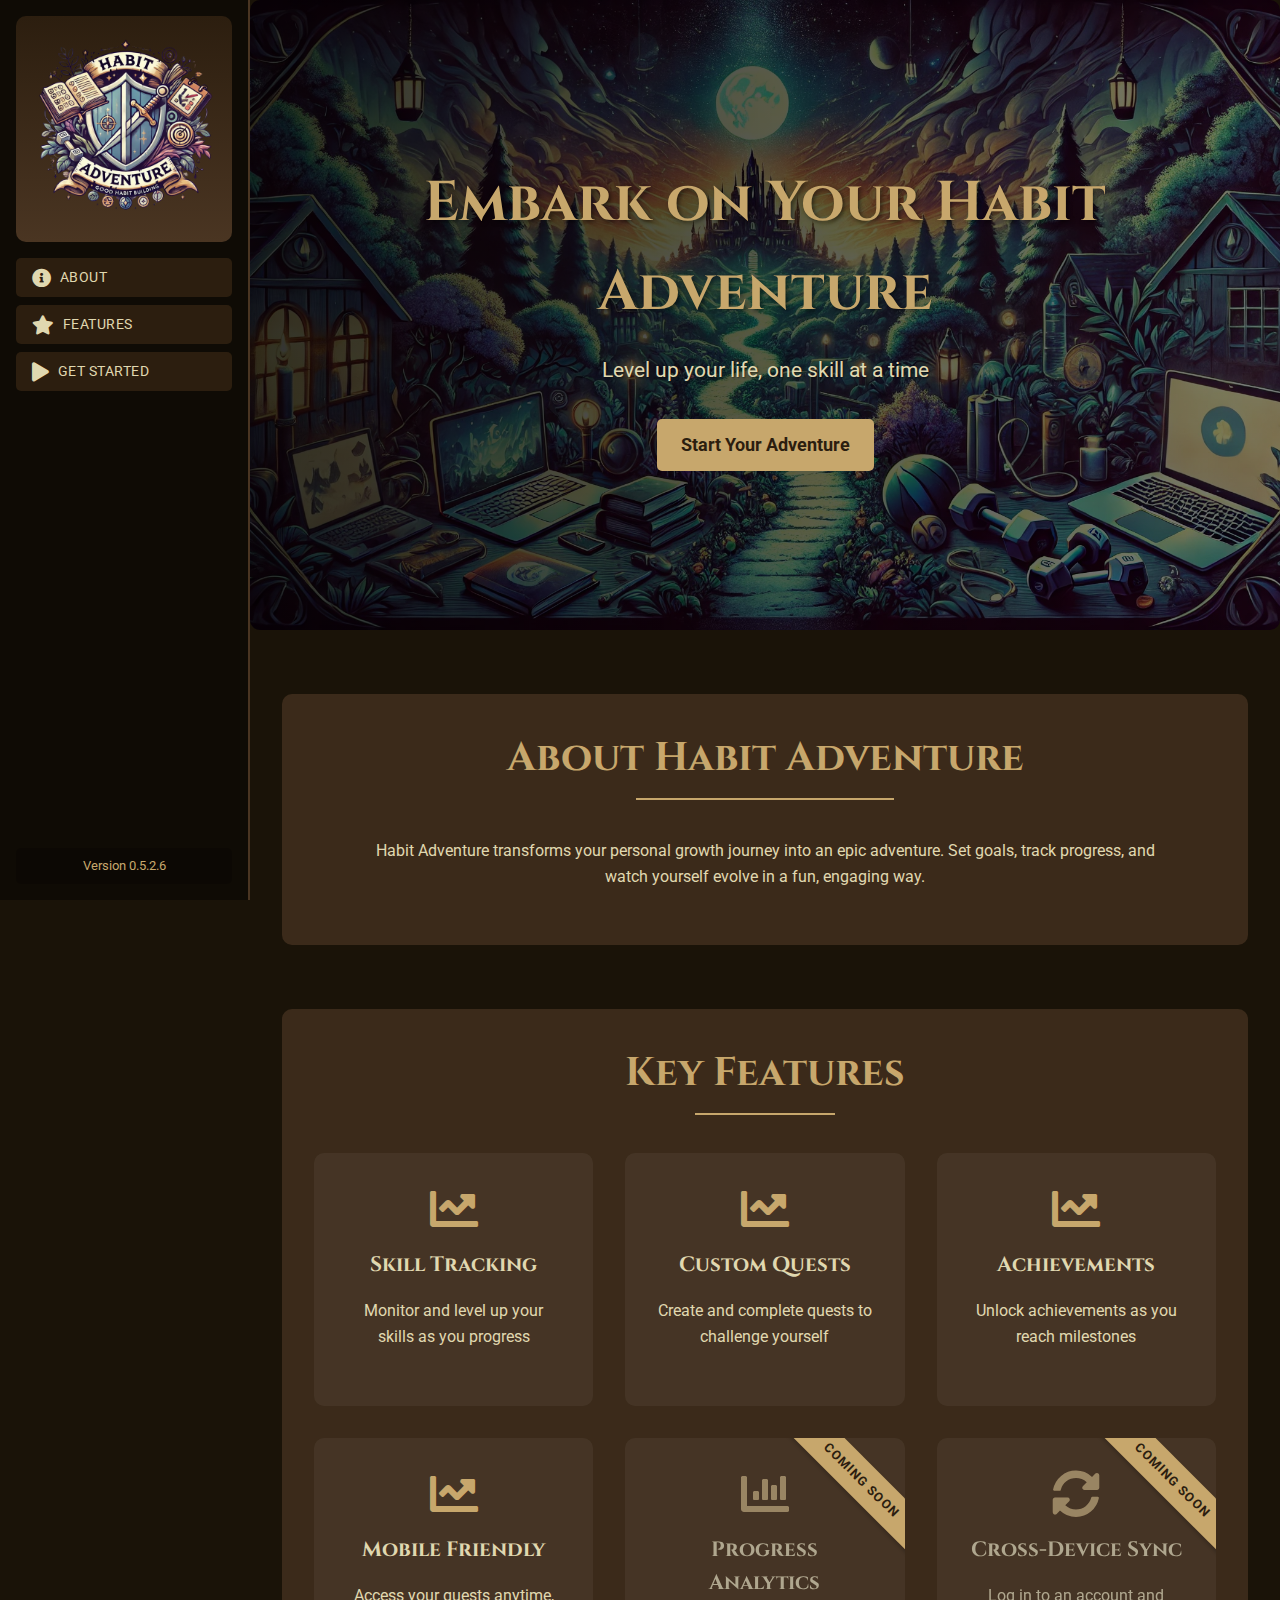
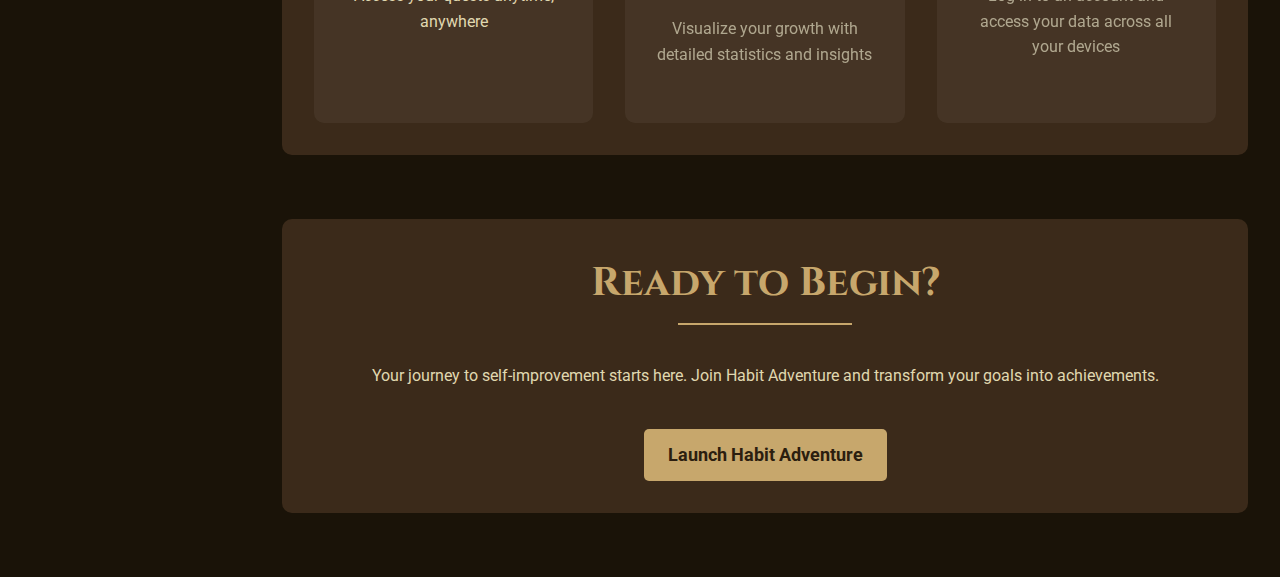
==== index.html @ 35781832 "Version 0.5.2.6" ====
<!DOCTYPE html>
<html lang="en">
<head>
    <meta charset="UTF-8">
    <meta name="viewport" content="width=device-width, initial-scale=1.0">
    <title>Habit Adventure - Embark on Your Adventure</title>
    <link href="https://fonts.googleapis.com/css2?family=Cinzel:wght@400;700&family=Roboto:wght@400;700&display=swap" rel="stylesheet">
    <link rel="stylesheet" href="https://cdnjs.cloudflare.com/ajax/libs/font-awesome/5.15.3/css/all.min.css">
    <link rel="stylesheet" href="css/landing-styles.css">
</head>
<body>
    <button id="sidebarToggle" class="sidebar-toggle">☰</button>
    <div class="app-container">
        <aside class="sidebar">
            <div class="header">
                <img src="images/habit-adventure-logo.png" alt="Habit Adventure Logo" class="logo">
            </div>
            <nav class="main-nav">
                <button class="nav-btn" data-section="about"><i class="fas fa-info-circle"></i> About</button>
                <button class="nav-btn" data-section="features"><i class="fas fa-star"></i> Features</button>
                <button class="nav-btn" data-section="getStarted"><i class="fas fa-play"></i> Get Started</button>
            </nav>
            <div class="sidebar-actions">
                <p class="version-info">Version 0.5.2.6</p>
            </div>
        </aside>

        <main class="main-content">
            <section id="hero" class="hero-section">
                <div class="hero-content">
                    <h1>Embark on Your Habit Adventure</h1>
                    <p>Level up your life, one skill at a time</p>
                    <a href="app.html" class="cta-button">Start Your Adventure</a>
                </div>
            </section>

            <div class="content-wrapper">
                <section id="about">
                    <div class="section-header">
                        <h2>About Habit Adventure</h2>
                    </div>
                    <p>Habit Adventure transforms your personal growth journey into an epic adventure. Set goals, track progress, and watch yourself evolve in a fun, engaging way.</p>
                </section>

                <section id="features">
                    <div class="section-header">
                        <h2>Key Features</h2>
                    </div>
                    <div class="feature-grid">
                        <div class="feature-item">
                            <div class="feature-item-content">
                                <i class="fas fa-chart-line"></i>
                                <h3>Skill Tracking</h3>
                                <p>Monitor and level up your skills as you progress</p>
                            </div>
                        </div>
                        <div class="feature-item">
                            <div class="feature-item-content">
                                <i class="fas fa-chart-line"></i>
                                <h3>Custom Quests</h3>
                                <p>Create and complete quests to challenge yourself</p>
                            </div>
                        </div>
                        <div class="feature-item">
                            <div class="feature-item-content">
                                <i class="fas fa-chart-line"></i>
                                <h3>Achievements</h3>
                                <p>Unlock achievements as you reach milestones</p>
                            </div>
                        </div>
                        <div class="feature-item">
                            <div class="feature-item-content">
                                <i class="fas fa-chart-line"></i>
                                <h3>Mobile Friendly</h3>
                                <p>Access your quests anytime, anywhere</p>
                            </div>
                        </div>
                        <div class="feature-item coming-soon">
                            <div class="feature-item-content">
                                <i class="fas fa-chart-bar"></i>
                                <h3>Progress Analytics</h3>
                                <p>Visualize your growth with detailed statistics and insights</p>
                            </div>
                            <span class="coming-soon-tag">Coming Soon</span>
                        </div>
                        <div class="feature-item coming-soon">
                            <div class="feature-item-content">
                                <i class="fas fa-sync-alt"></i>
                                <h3>Cross-Device Sync</h3>
                                <p>Log in to an account and access your data across all your devices</p>
                            </div>
                            <span class="coming-soon-tag">Coming Soon</span>
                        </div>
                    </div>
                </section>

                <section id="getStarted">
                    <div class="section-header">
                        <h2>Ready to Begin?</h2>
                    </div>
                    <p>Your journey to self-improvement starts here. Join Habit Adventure and transform your goals into achievements.</p>
                    <a href="app.html" class="cta-button">Launch Habit Adventure</a>
                </section>
            </div>
        </main>
    </div>

    <script src="js/landing-script.js"></script>
</body>
</html>
---- css/landing-styles.css ----
:root {
    --primary-color: #2c1e0f;
    --secondary-color: #4a3522;
    --accent-color: #c7a76c;
    --text-color: #e0d8b0;
    --background-color: #1a1308;
    --sidebar-color: #0f0b05;
    --card-background: rgba(74, 53, 34, 0.7);
    --sidebar-width: 250px;
    --sidebar-mobile-height: 60px;
    --content-max-width: 1200px;
}

* {
    box-sizing: border-box;
    margin: 0;
    padding: 0;
}

body, button, input, select, textarea {
    font-family: 'Roboto', sans-serif;
    font-size: 16px;
    background-color: var(--background-color);
    color: var(--text-color);
    line-height: 1.6;
}

h1, h2, h3, h4, h5, h6 {
    font-family: 'Cinzel', serif;
    margin-bottom: 1rem;
}

.app-container {
    display: flex;
    min-height: 100vh;
}

.sidebar {
    width: var(--sidebar-width);
    background-color: var(--sidebar-color);
    padding: 1rem;
    display: flex;
    flex-direction: column;
    border-right: 2px solid var(--secondary-color);
    height: 100vh;
    position: fixed;
    left: 0;
    top: 0;
    overflow-y: auto;
    transition: transform 0.3s ease, left 0.3s ease;
    z-index: 1000;
}

.main-content {
    flex-grow: 1;
    margin-left: var(--sidebar-width);
    transition: margin-left 0.3s ease;
    display: flex;
    flex-direction: column;
    align-items: center;
}

.content-wrapper {
    width: 100%;
    max-width: var(--content-max-width);
    padding: 0 2rem;
}

.sidebar-toggle {
    display: none;
}

.header {
    text-align: center;
    padding: 1rem;
    border-radius: 10px;
    background: linear-gradient(to bottom, var(--primary-color), var(--secondary-color));
    margin-bottom: 1rem;
}

.logo {
    width: 186px;
    height: 186px;
}

.main-nav {
    display: flex;
    flex-direction: column;
    gap: 0.5rem;
    margin-bottom: 1rem;
}

.nav-btn {
    background-color: var(--primary-color);
    color: var(--text-color);
    border: none;
    padding: 0.5rem 1rem;
    border-radius: 5px;
    cursor: pointer;
    transition: background-color 0.3s ease, color 0.3s ease;
    font-size: 0.9rem;
    text-transform: uppercase;
    letter-spacing: 0.5px;
    text-align: left;
    display: flex;
    align-items: center;
    gap: 0.5rem;
}

.nav-btn:hover, .nav-btn.active {
    background-color: var(--accent-color);
    color: var(--primary-color);
}

.nav-btn i {
    font-size: 1.2rem;
}

.sidebar-actions {
    margin-top: auto;
}

.version-info {
    text-align: center;
    font-size: 0.8rem;
    color: var(--accent-color);
    margin-top: 1rem;
    padding: 0.5rem;
    background-color: rgba(0, 0, 0, 0.2);
    border-radius: 5px;
}

.hero-section {
    background-image: linear-gradient(to right, rgba(0, 0, 0, 0.8), rgba(0, 0, 0, 0.5)), url('../images/hero-background.webp');
    background-size: cover;
    background-position: center;
    height: 70vh;
    display: flex;
    align-items: center;
    justify-content: center;
    text-align: center;
    padding: 2rem;
    width: 100%;
}

.hero-content {
    max-width: 800px;
}

.hero-content h1 {
    font-size: 3.5rem;
    margin-bottom: 1rem;
    color: var(--accent-color);
    text-shadow: 2px 2px 4px rgba(0, 0, 0, 0.5);
}

.hero-content p {
    font-size: 1.3rem;
    margin-bottom: 2rem;
    text-shadow: 1px 1px 2px rgba(0, 0, 0, 0.5);
}

.cta-button {
    background-color: var(--accent-color);
    color: var(--primary-color);
    padding: 0.75rem 1.5rem;
    border-radius: 5px;
    text-decoration: none;
    font-weight: bold;
    transition: background-color 0.3s ease, color 0.3s ease;
    display: inline-block;
    font-size: 1.1rem;
}

.cta-button:hover {
    background-color: var(--secondary-color);
    color: var(--text-color);
}

.section-header {
    margin-bottom: 2rem;
    text-align: center;
}

.section-header h2 {
    font-size: 2.5rem;
    color: var(--accent-color);
    position: relative;
    display: inline-block;
}

.section-header h2::after {
    content: '';
    display: block;
    width: 50%;
    height: 2px;
    background-color: var(--accent-color);
    position: absolute;
    bottom: -10px;
    left: 25%;
}

section {
    margin-bottom: 4rem;
    padding: 2rem;
    background-color: var(--card-background);
    border-radius: 10px;
    width: 100%;
}

section p {
    max-width: 800px;
    margin: 0 auto 1.5rem;
    text-align: center;
}

.feature-grid {
    display: grid;
    grid-template-columns: repeat(auto-fit, minmax(250px, 1fr));
    gap: 2rem;
}

.feature-item {
    position: relative;
    overflow: hidden;
    background-color: rgba(255, 255, 255, 0.05);
    padding: 2rem;
    border-radius: 10px;
    text-align: center;
}

.feature-item i {
    font-size: 3rem;
    color: var(--accent-color);
    margin-bottom: 1rem;
}

.feature-item h3 {
    font-size: 1.3rem;
    margin-bottom: 1rem;
}

.feature-item.coming-soon .feature-item-content {
    opacity: 0.7;
    filter: grayscale(30%);
}

.coming-soon-tag {
    position: absolute;
    top: 1.5rem;
    right: -3.5rem;
    background-color: var(--accent-color);
    color: var(--primary-color);
    padding: 0.5rem 0;
    width: 200px;
    font-size: 0.8rem;
    font-weight: bold;
    transform: rotate(45deg);
    box-shadow: 0 2px 4px rgba(0,0,0,0.2);
    text-transform: uppercase;
    letter-spacing: 1px;
    text-align: center;
}

@media (min-width: 1200px) {
    .feature-grid {
        grid-template-columns: repeat(3, 1fr);
    }
}

.coming-soon .feature-item-content {
    filter: grayscale(30%);
    transition: filter 0.3s ease;
}

#getStarted {
    text-align: center;
}

#getStarted .cta-button {
    margin-top: 1rem;
}

@media (min-width: 1200px) {
    .feature-grid {
        grid-template-columns: repeat(3, 1fr);
    }
}

@media (max-width: 768px) {
    .sidebar {
        transform: translateX(-100%);
        width: 100%;
        left: -100%;
    }

    .sidebar.sidebar-open {
        transform: translateX(0);
        left: 0;
    }

    .main-content {
        margin-left: 0;
    }

    .content-wrapper {
        padding: 0;
    }

    .sidebar-toggle {
        display: block;
        position: fixed;
        top: 10px;
        left: 10px;
        z-index: 1001;
        background: var(--accent-color);
        border: none;
        color: var(--primary-color);
        padding: 10px 15px;
        border-radius: 5px;
        font-size: 1.2rem;
    }

    .header {
        margin-top: 60px;
    }

    .hero-section {
        height: 100vh;
        margin: 0;
        padding: 1rem;
    }

    .hero-content h1 {
        font-size: 2.5rem;
    }

    .hero-content p {
        font-size: 1.1rem;
    }

    section {
        padding: 1.5rem;
        margin-bottom: 2rem;
        border-radius: 0;
    }

    .feature-grid {
        gap: 1.5rem;
    }

    .feature-item {
        padding: 1.5rem;
    }
}
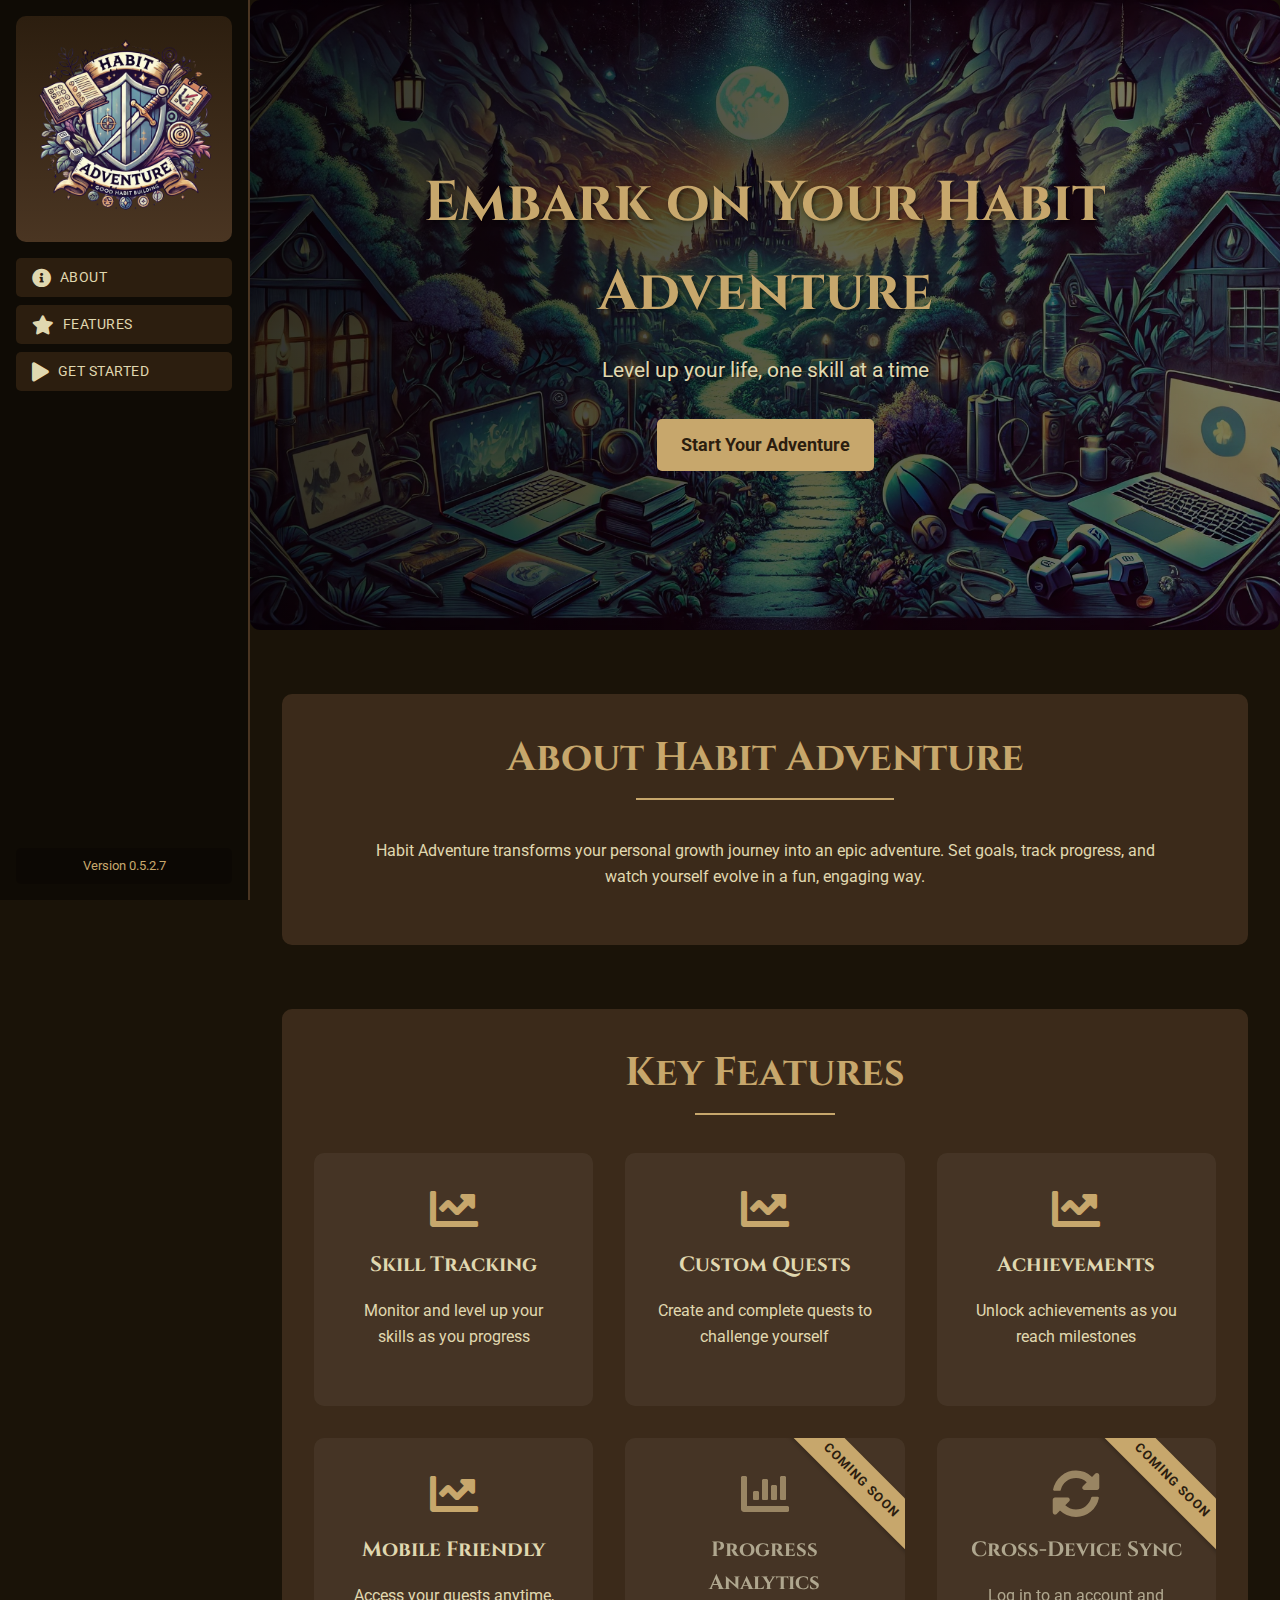
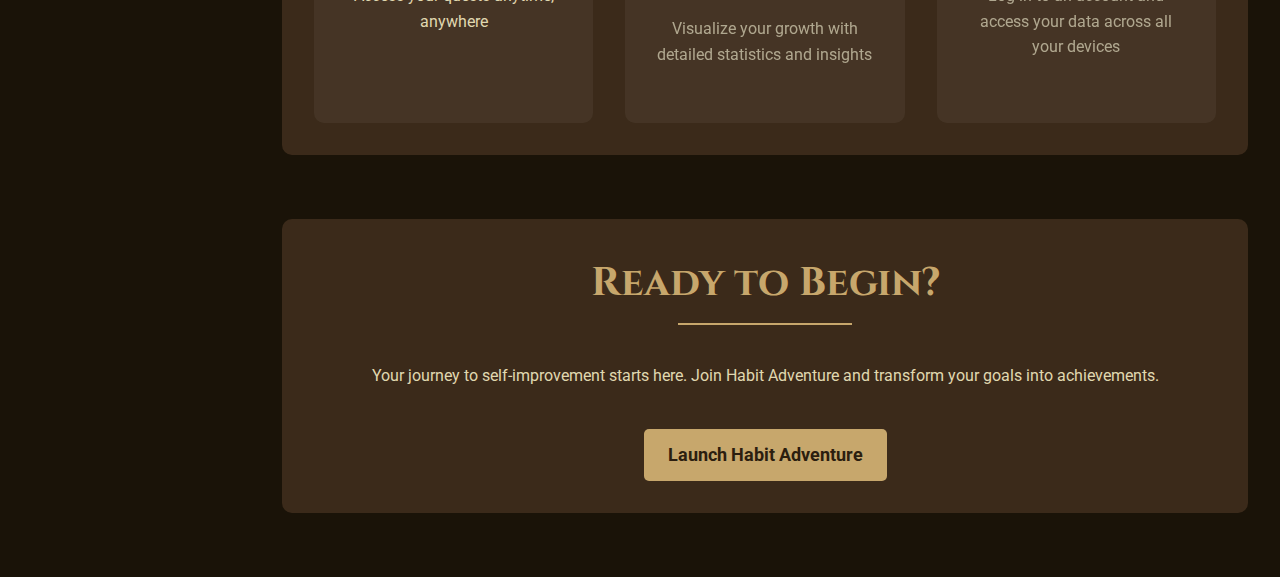
==== commit 7cda8cf6: "Version 0.5.2.7" ====
--- a/index.html
+++ b/index.html
@@ -21,7 +21,7 @@
                 <button class="nav-btn" data-section="getStarted"><i class="fas fa-play"></i> Get Started</button>
             </nav>
             <div class="sidebar-actions">
-                <p class="version-info">Version 0.5.2.6</p>
+                <p class="version-info">Version 0.5.2.7</p>
             </div>
         </aside>
 
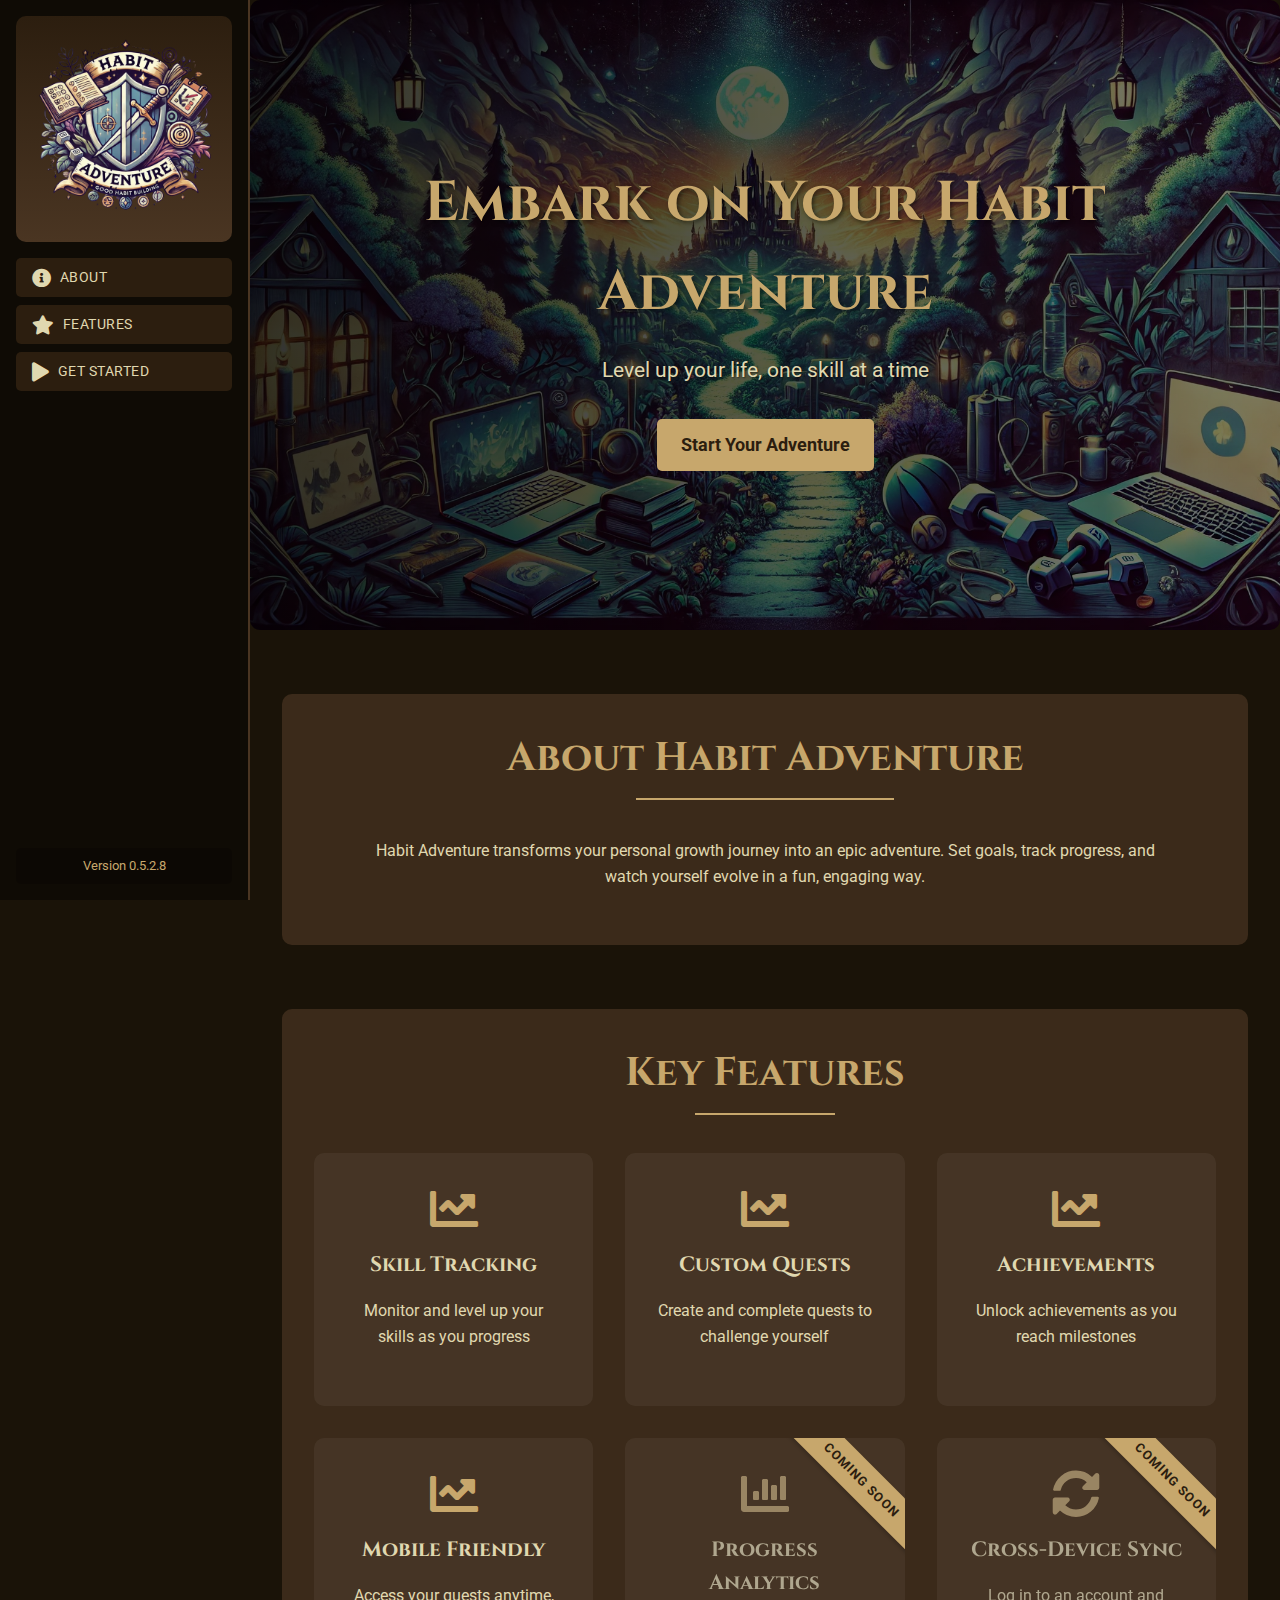
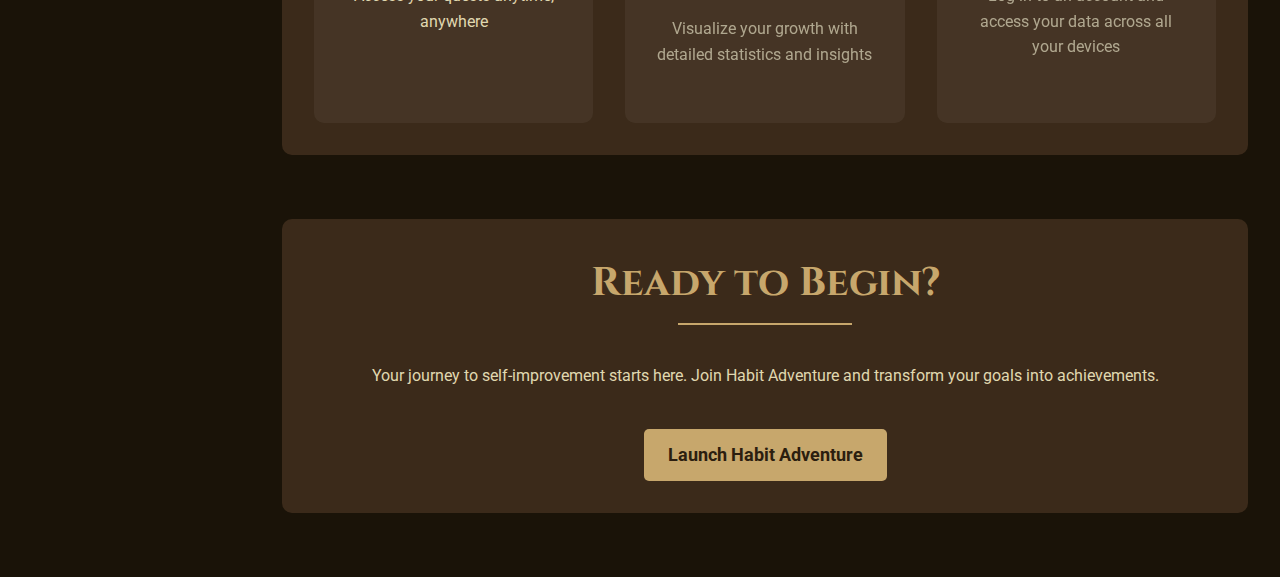
==== commit a2595e60: "Version 0.5.2.8" ====
--- a/index.html
+++ b/index.html
@@ -21,7 +21,7 @@
                 <button class="nav-btn" data-section="getStarted"><i class="fas fa-play"></i> Get Started</button>
             </nav>
             <div class="sidebar-actions">
-                <p class="version-info">Version 0.5.2.7</p>
+                <p class="version-info">Version 0.5.2.8</p>
             </div>
         </aside>
 
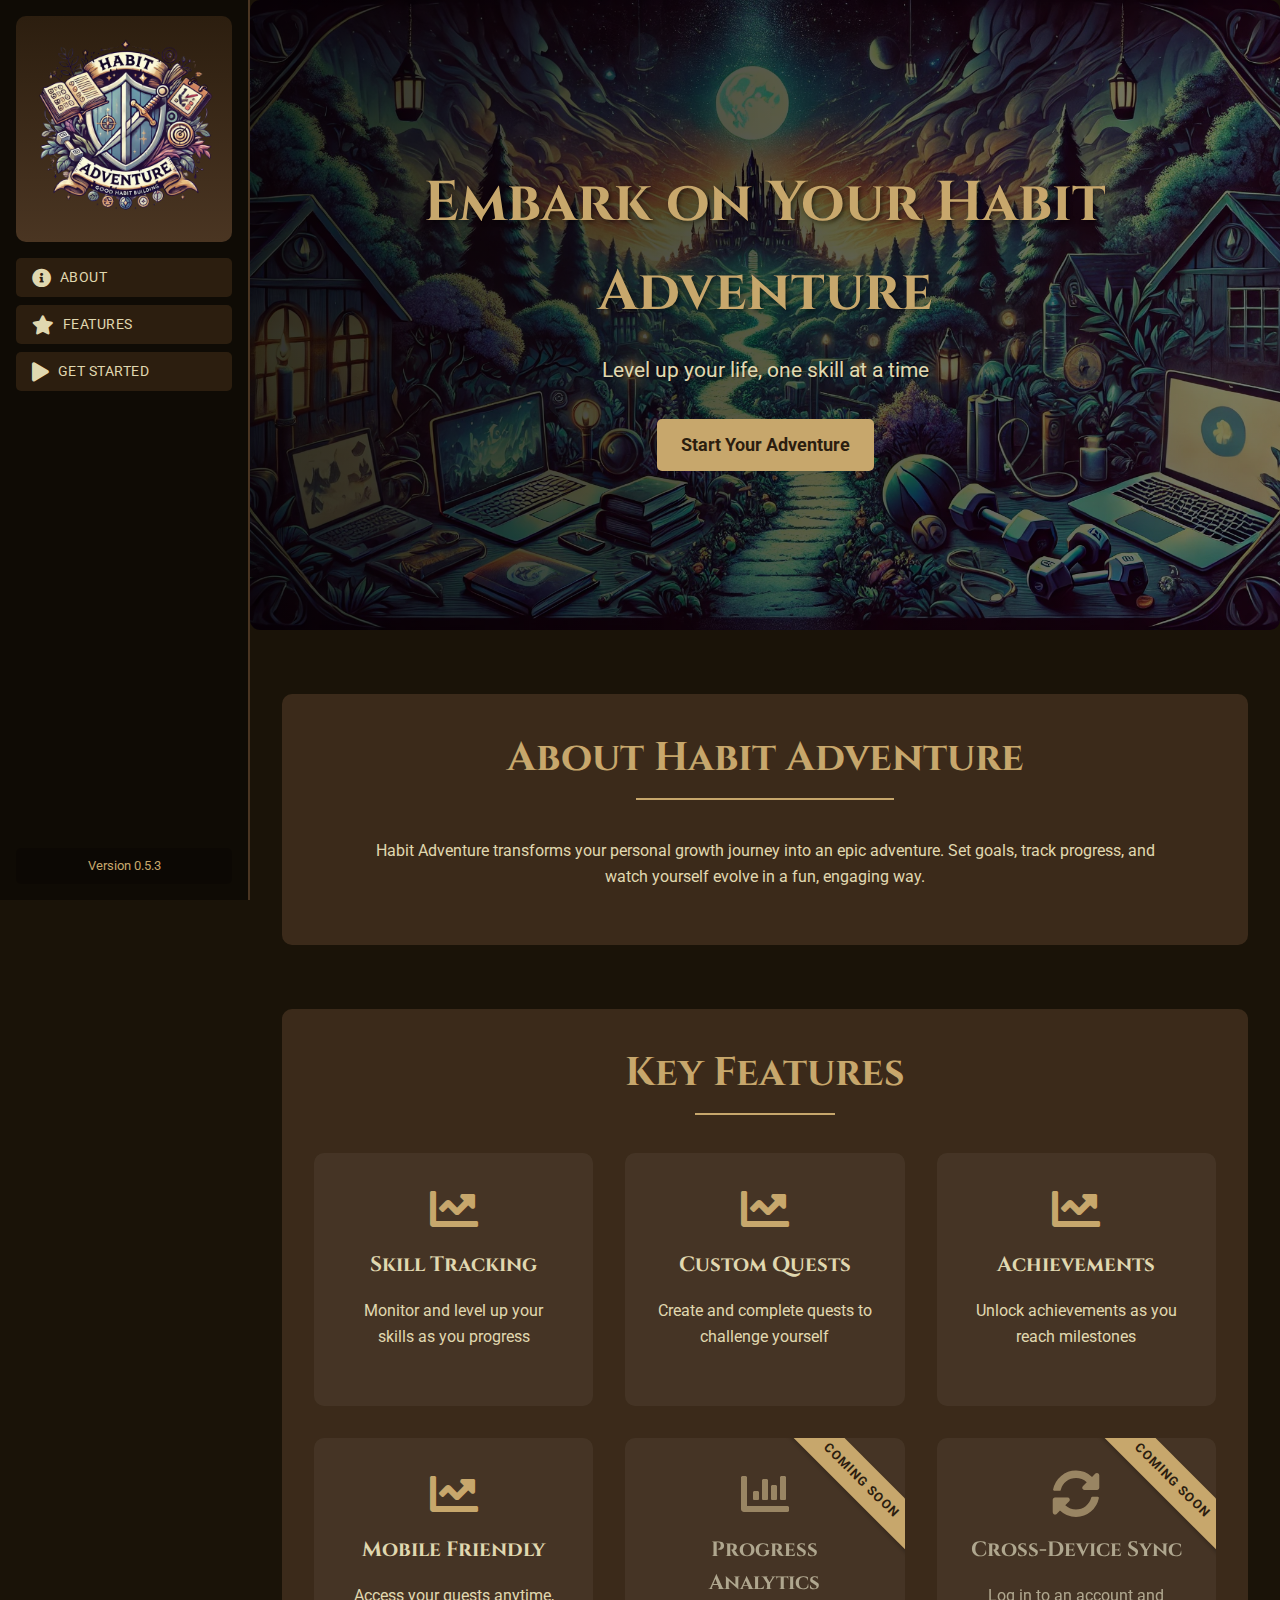
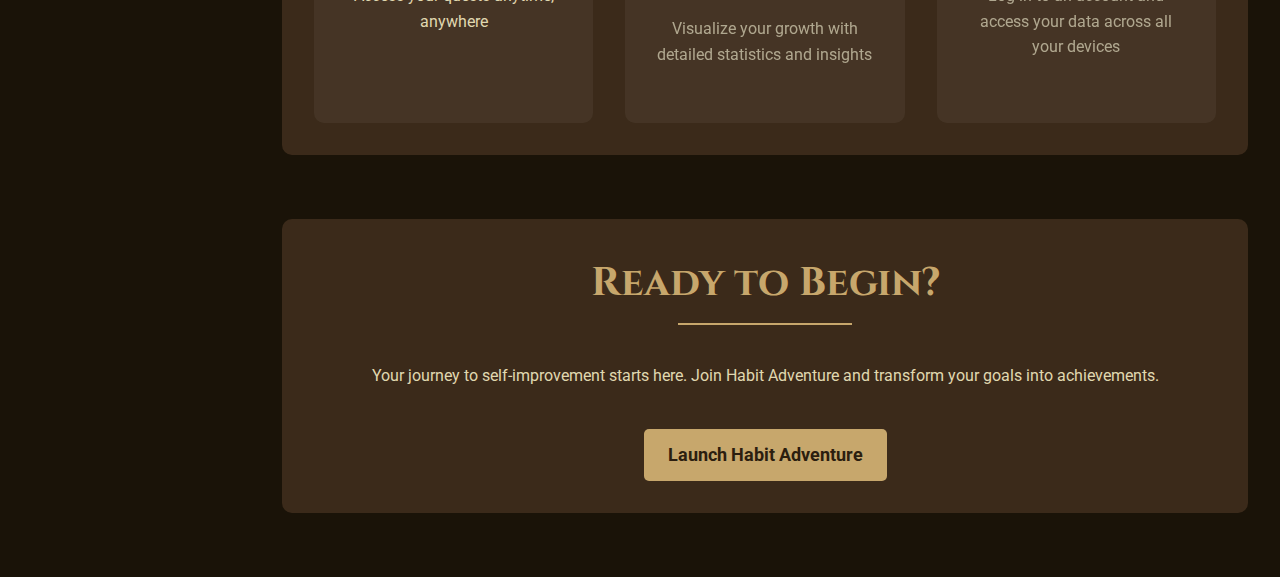
==== commit a3d25cff: "Version 0.5.3" ====
--- a/index.html
+++ b/index.html
@@ -21,7 +21,7 @@
                 <button class="nav-btn" data-section="getStarted"><i class="fas fa-play"></i> Get Started</button>
             </nav>
             <div class="sidebar-actions">
-                <p class="version-info">Version 0.5.2.8</p>
+                <p class="version-info">Version 0.5.3</p>
             </div>
         </aside>
 
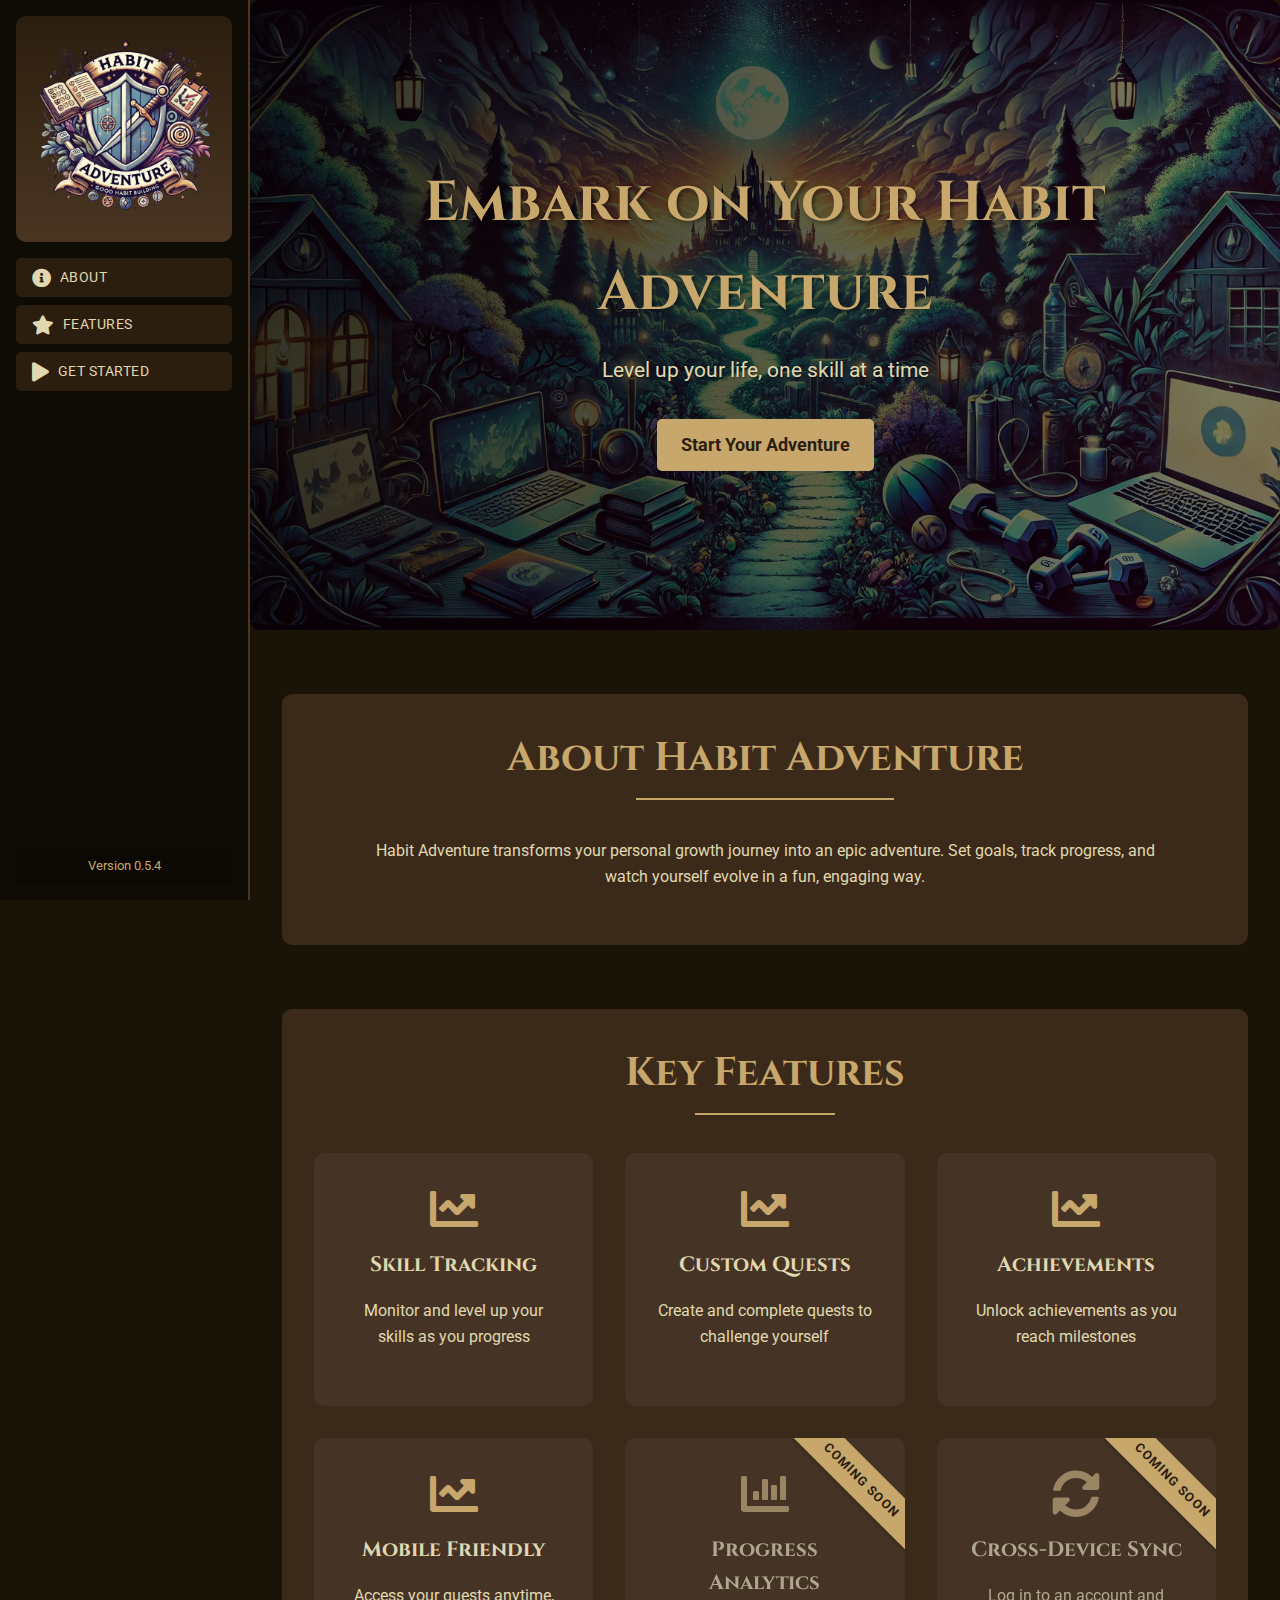
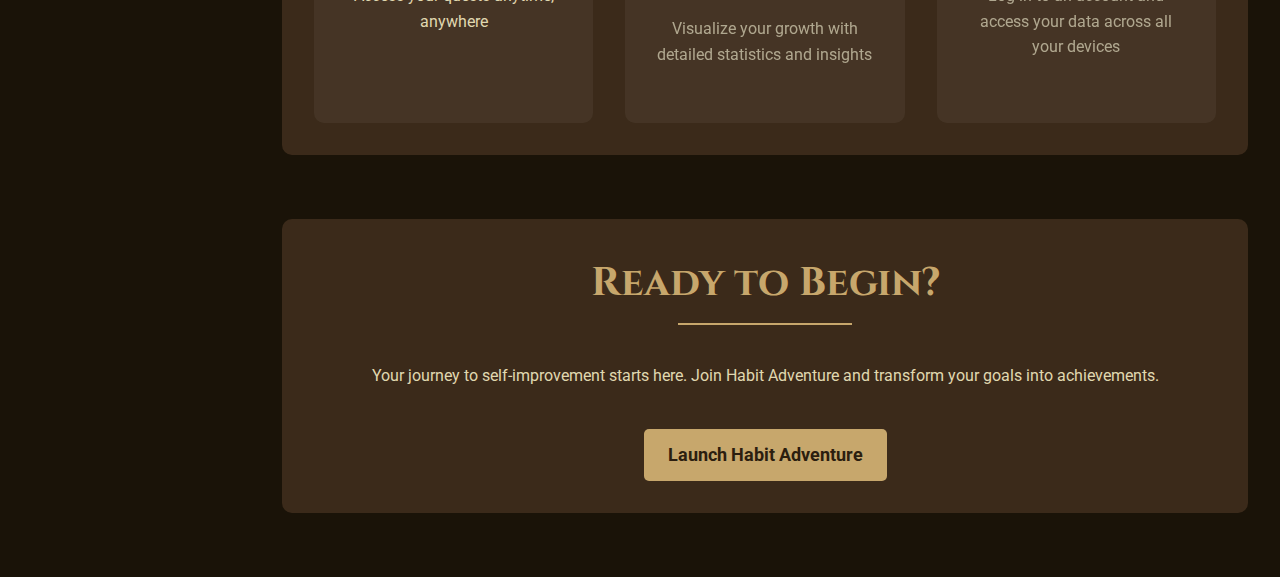
==== commit 19eef79e: "Version 0.5.4" ====
--- a/index.html
+++ b/index.html
@@ -21,7 +21,7 @@
                 <button class="nav-btn" data-section="getStarted"><i class="fas fa-play"></i> Get Started</button>
             </nav>
             <div class="sidebar-actions">
-                <p class="version-info">Version 0.5.3</p>
+                <p class="version-info">Version 0.5.4</p>
             </div>
         </aside>
 
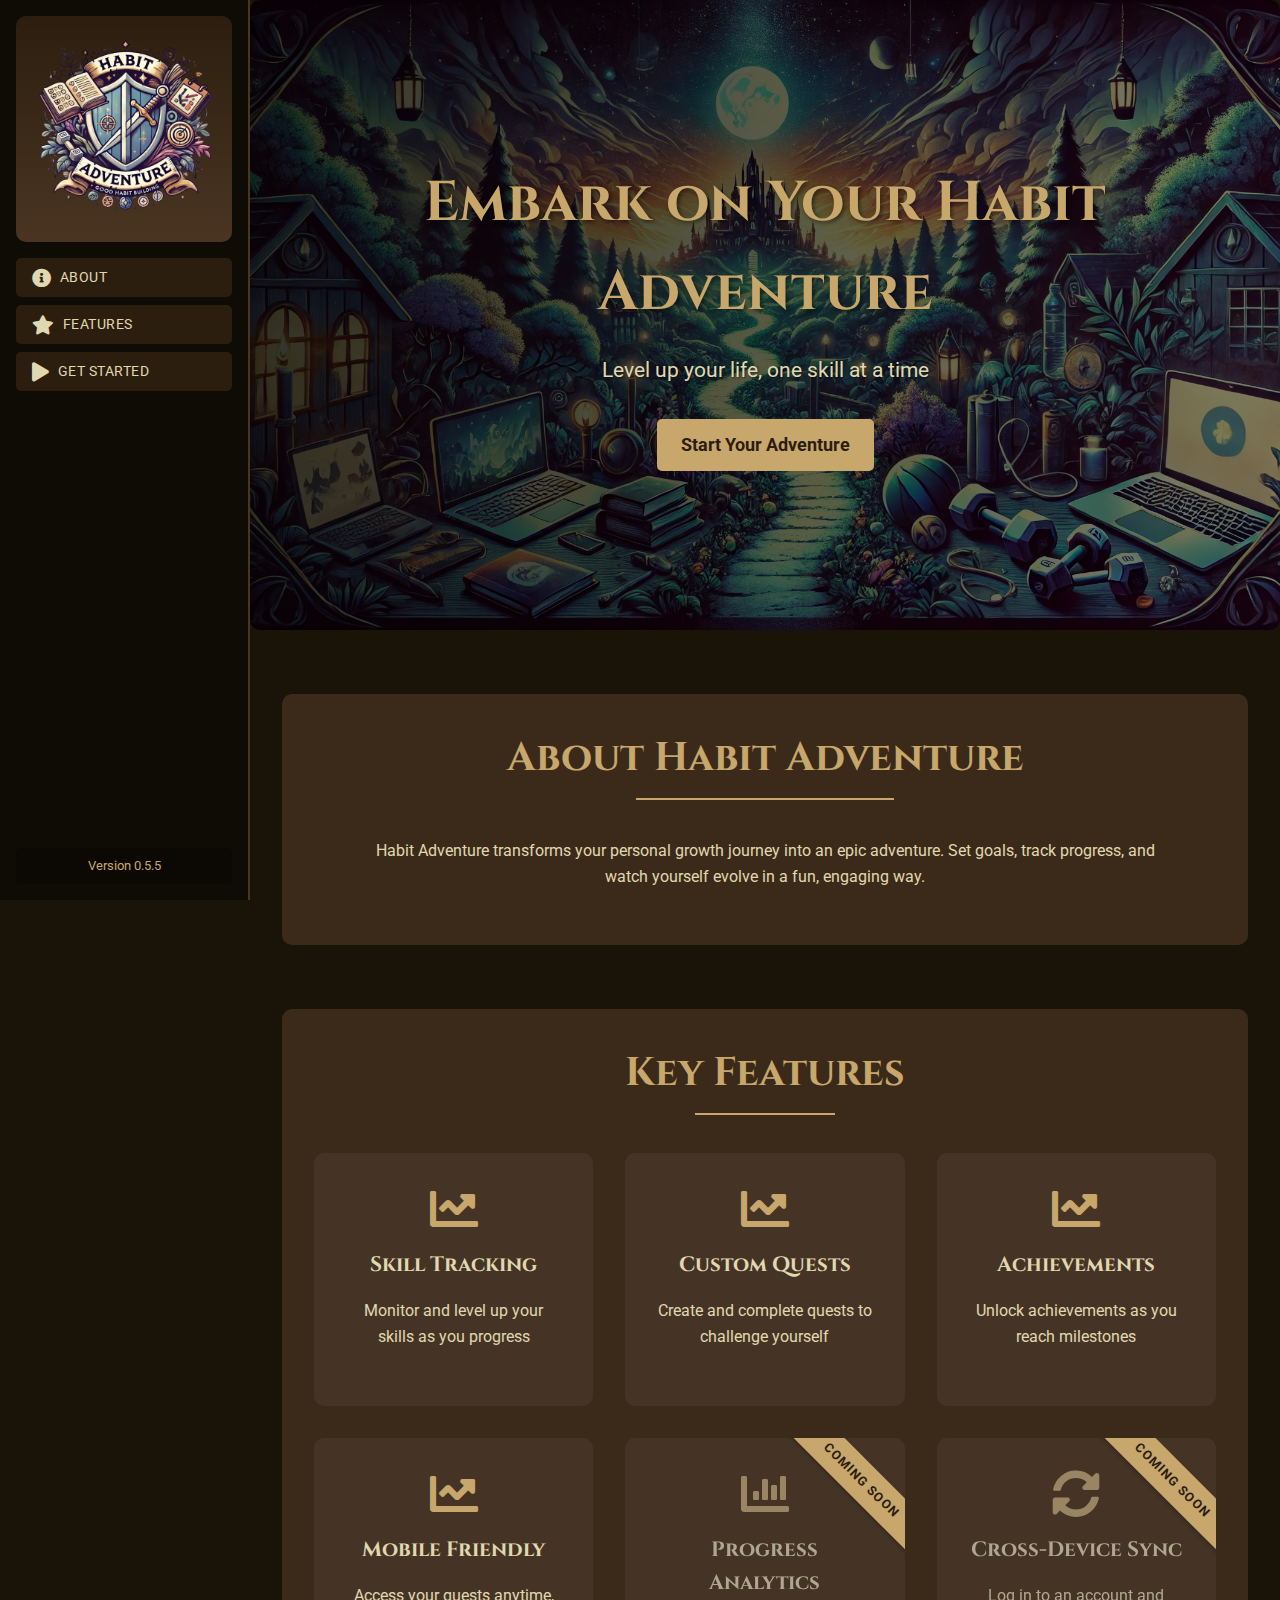
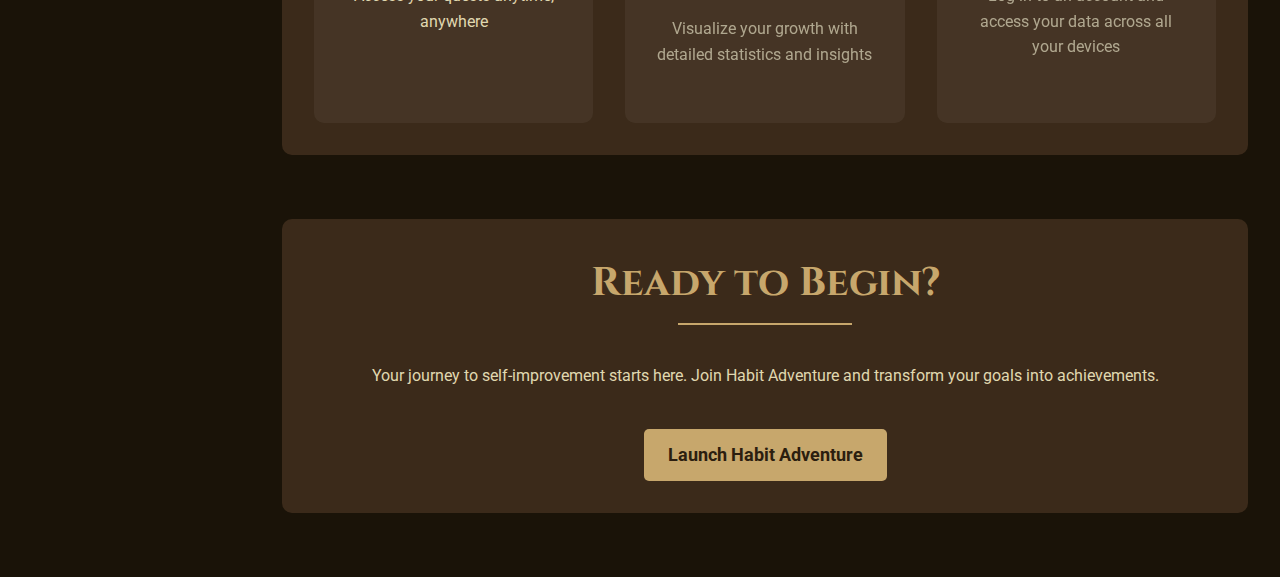
==== commit c16834b7: "Version 0.5.5" ====
--- a/index.html
+++ b/index.html
@@ -21,7 +21,7 @@
                 <button class="nav-btn" data-section="getStarted"><i class="fas fa-play"></i> Get Started</button>
             </nav>
             <div class="sidebar-actions">
-                <p class="version-info">Version 0.5.4</p>
+                <p class="version-info">Version 0.5.5</p>
             </div>
         </aside>
 
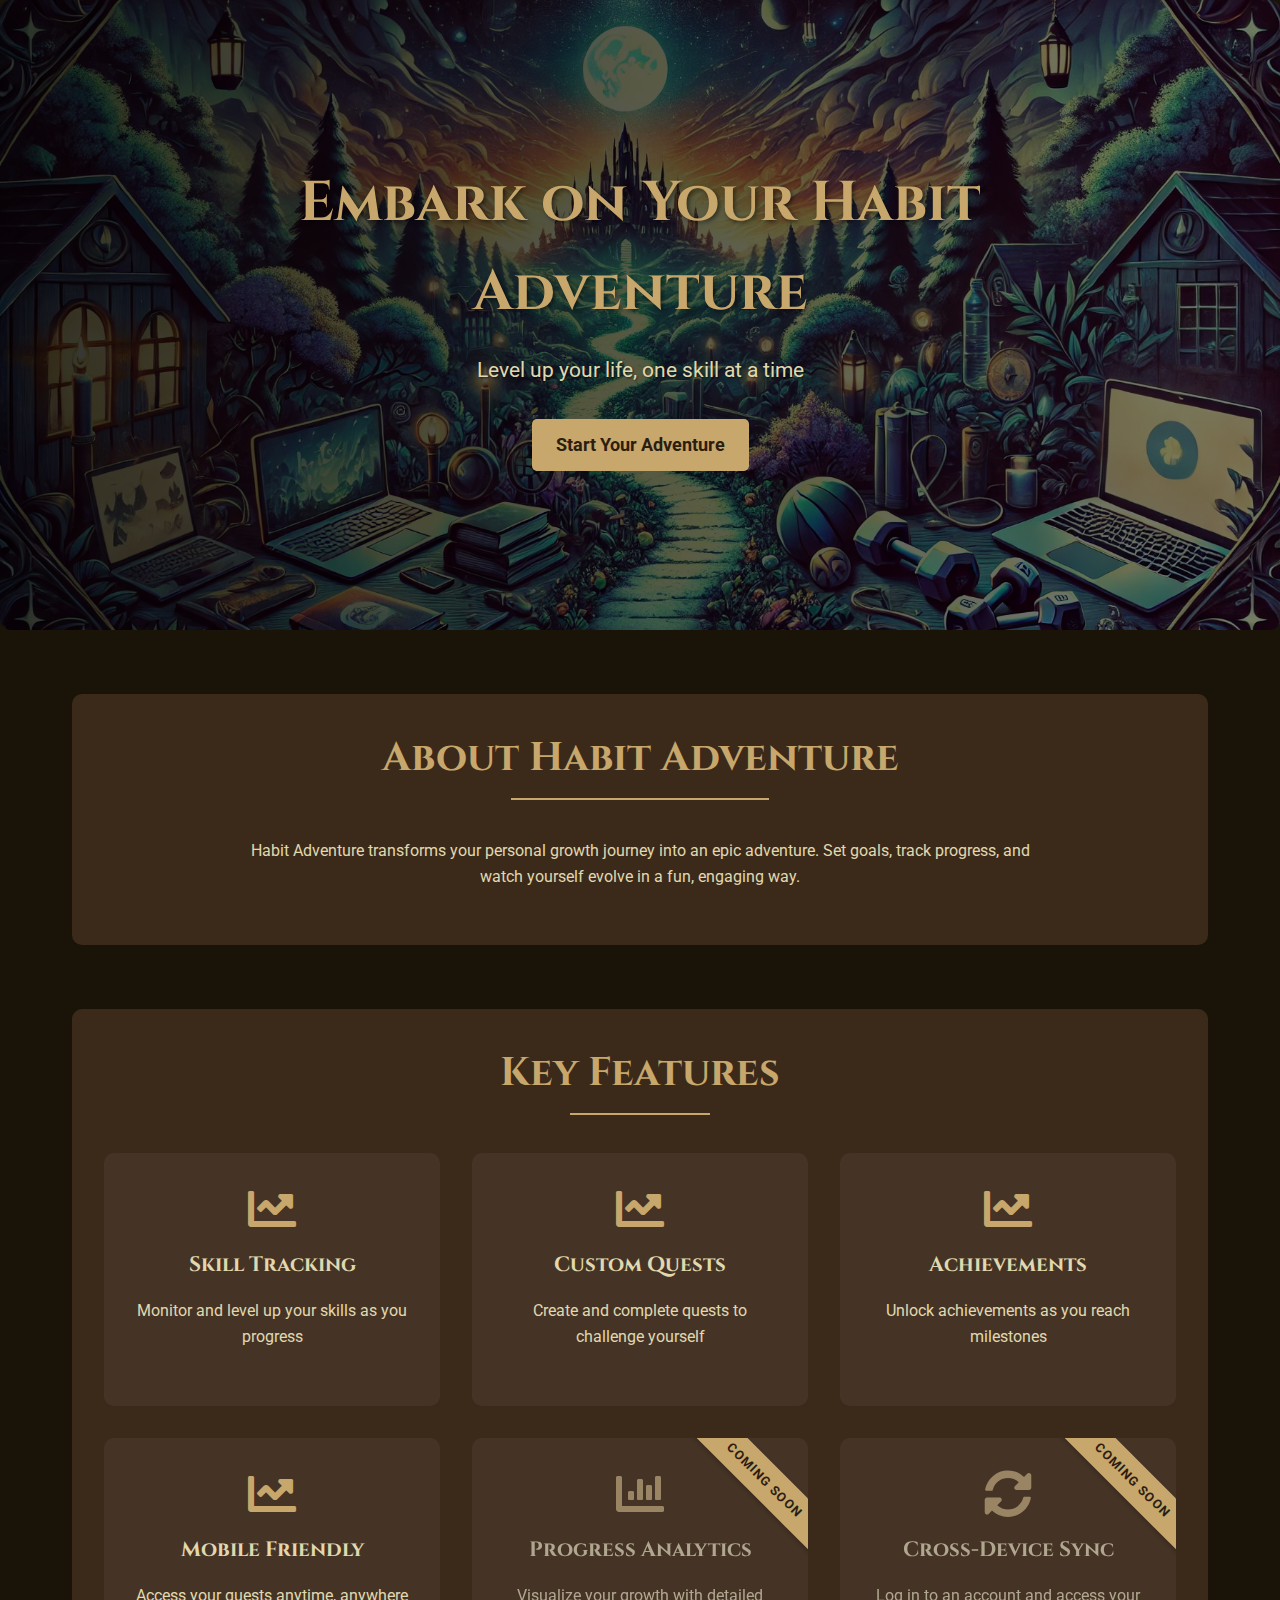
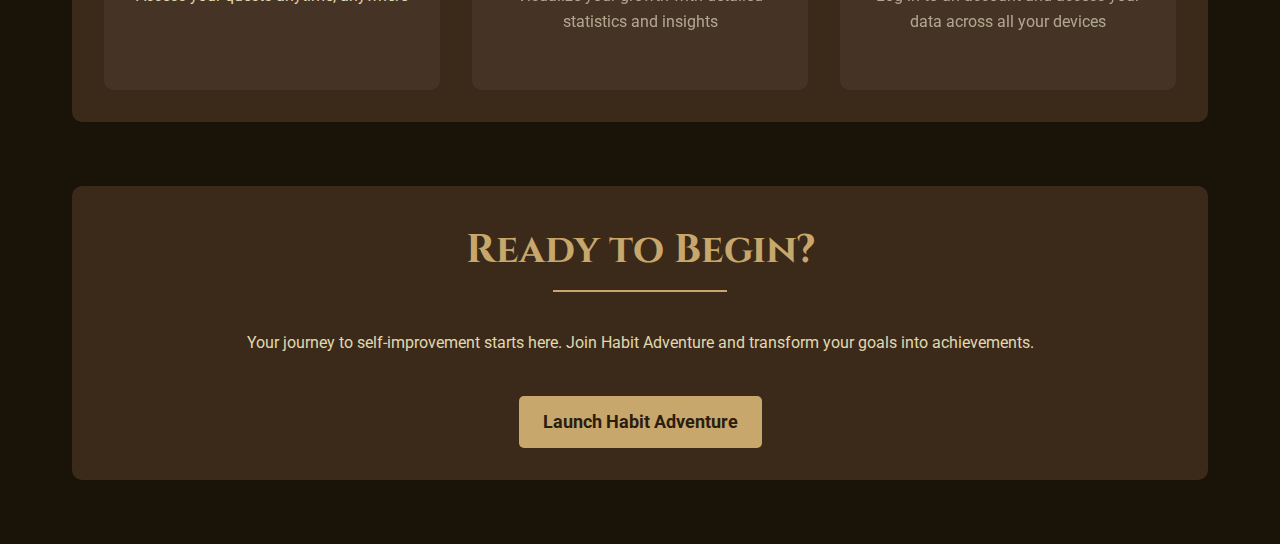
==== commit c59c2e7c: "Version 0.5.8" ====
--- a/index.html
+++ b/index.html
@@ -7,24 +7,9 @@
     <link href="https://fonts.googleapis.com/css2?family=Cinzel:wght@400;700&family=Roboto:wght@400;700&display=swap" rel="stylesheet">
     <link rel="stylesheet" href="https://cdnjs.cloudflare.com/ajax/libs/font-awesome/5.15.3/css/all.min.css">
     <link rel="stylesheet" href="css/landing-styles.css">
+    <link rel="stylesheet" href="css/notifications.css">
 </head>
 <body>
-    <button id="sidebarToggle" class="sidebar-toggle">☰</button>
-    <div class="app-container">
-        <aside class="sidebar">
-            <div class="header">
-                <img src="images/habit-adventure-logo.png" alt="Habit Adventure Logo" class="logo">
-            </div>
-            <nav class="main-nav">
-                <button class="nav-btn" data-section="about"><i class="fas fa-info-circle"></i> About</button>
-                <button class="nav-btn" data-section="features"><i class="fas fa-star"></i> Features</button>
-                <button class="nav-btn" data-section="getStarted"><i class="fas fa-play"></i> Get Started</button>
-            </nav>
-            <div class="sidebar-actions">
-                <p class="version-info">Version 0.5.5</p>
-            </div>
-        </aside>
-
         <main class="main-content">
             <section id="hero" class="hero-section">
                 <div class="hero-content">
--- a/css/landing-styles.css
+++ b/css/landing-styles.css
@@ -35,25 +35,8 @@
     min-height: 100vh;
 }
 
-.sidebar {
-    width: var(--sidebar-width);
-    background-color: var(--sidebar-color);
-    padding: 1rem;
-    display: flex;
-    flex-direction: column;
-    border-right: 2px solid var(--secondary-color);
-    height: 100vh;
-    position: fixed;
-    left: 0;
-    top: 0;
-    overflow-y: auto;
-    transition: transform 0.3s ease, left 0.3s ease;
-    z-index: 1000;
-}
-
 .main-content {
     flex-grow: 1;
-    margin-left: var(--sidebar-width);
     transition: margin-left 0.3s ease;
     display: flex;
     flex-direction: column;
@@ -62,12 +45,8 @@
 
 .content-wrapper {
     width: 100%;
-    max-width: var(--content-max-width);
+    max-width: 1200px;
     padding: 0 2rem;
-}
-
-.sidebar-toggle {
-    display: none;
 }
 
 .header {
@@ -81,53 +60,6 @@
 .logo {
     width: 186px;
     height: 186px;
-}
-
-.main-nav {
-    display: flex;
-    flex-direction: column;
-    gap: 0.5rem;
-    margin-bottom: 1rem;
-}
-
-.nav-btn {
-    background-color: var(--primary-color);
-    color: var(--text-color);
-    border: none;
-    padding: 0.5rem 1rem;
-    border-radius: 5px;
-    cursor: pointer;
-    transition: background-color 0.3s ease, color 0.3s ease;
-    font-size: 0.9rem;
-    text-transform: uppercase;
-    letter-spacing: 0.5px;
-    text-align: left;
-    display: flex;
-    align-items: center;
-    gap: 0.5rem;
-}
-
-.nav-btn:hover, .nav-btn.active {
-    background-color: var(--accent-color);
-    color: var(--primary-color);
-}
-
-.nav-btn i {
-    font-size: 1.2rem;
-}
-
-.sidebar-actions {
-    margin-top: auto;
-}
-
-.version-info {
-    text-align: center;
-    font-size: 0.8rem;
-    color: var(--accent-color);
-    margin-top: 1rem;
-    padding: 0.5rem;
-    background-color: rgba(0, 0, 0, 0.2);
-    border-radius: 5px;
 }
 
 .hero-section {
@@ -141,6 +73,7 @@
     text-align: center;
     padding: 2rem;
     width: 100%;
+    max-width: 1600px;
 }
 
 .hero-content {
@@ -288,37 +221,12 @@
 }
 
 @media (max-width: 768px) {
-    .sidebar {
-        transform: translateX(-100%);
-        width: 100%;
-        left: -100%;
-    }
-
-    .sidebar.sidebar-open {
-        transform: translateX(0);
-        left: 0;
-    }
-
     .main-content {
         margin-left: 0;
     }
 
     .content-wrapper {
         padding: 0;
-    }
-
-    .sidebar-toggle {
-        display: block;
-        position: fixed;
-        top: 10px;
-        left: 10px;
-        z-index: 1001;
-        background: var(--accent-color);
-        border: none;
-        color: var(--primary-color);
-        padding: 10px 15px;
-        border-radius: 5px;
-        font-size: 1.2rem;
     }
 
     .header {
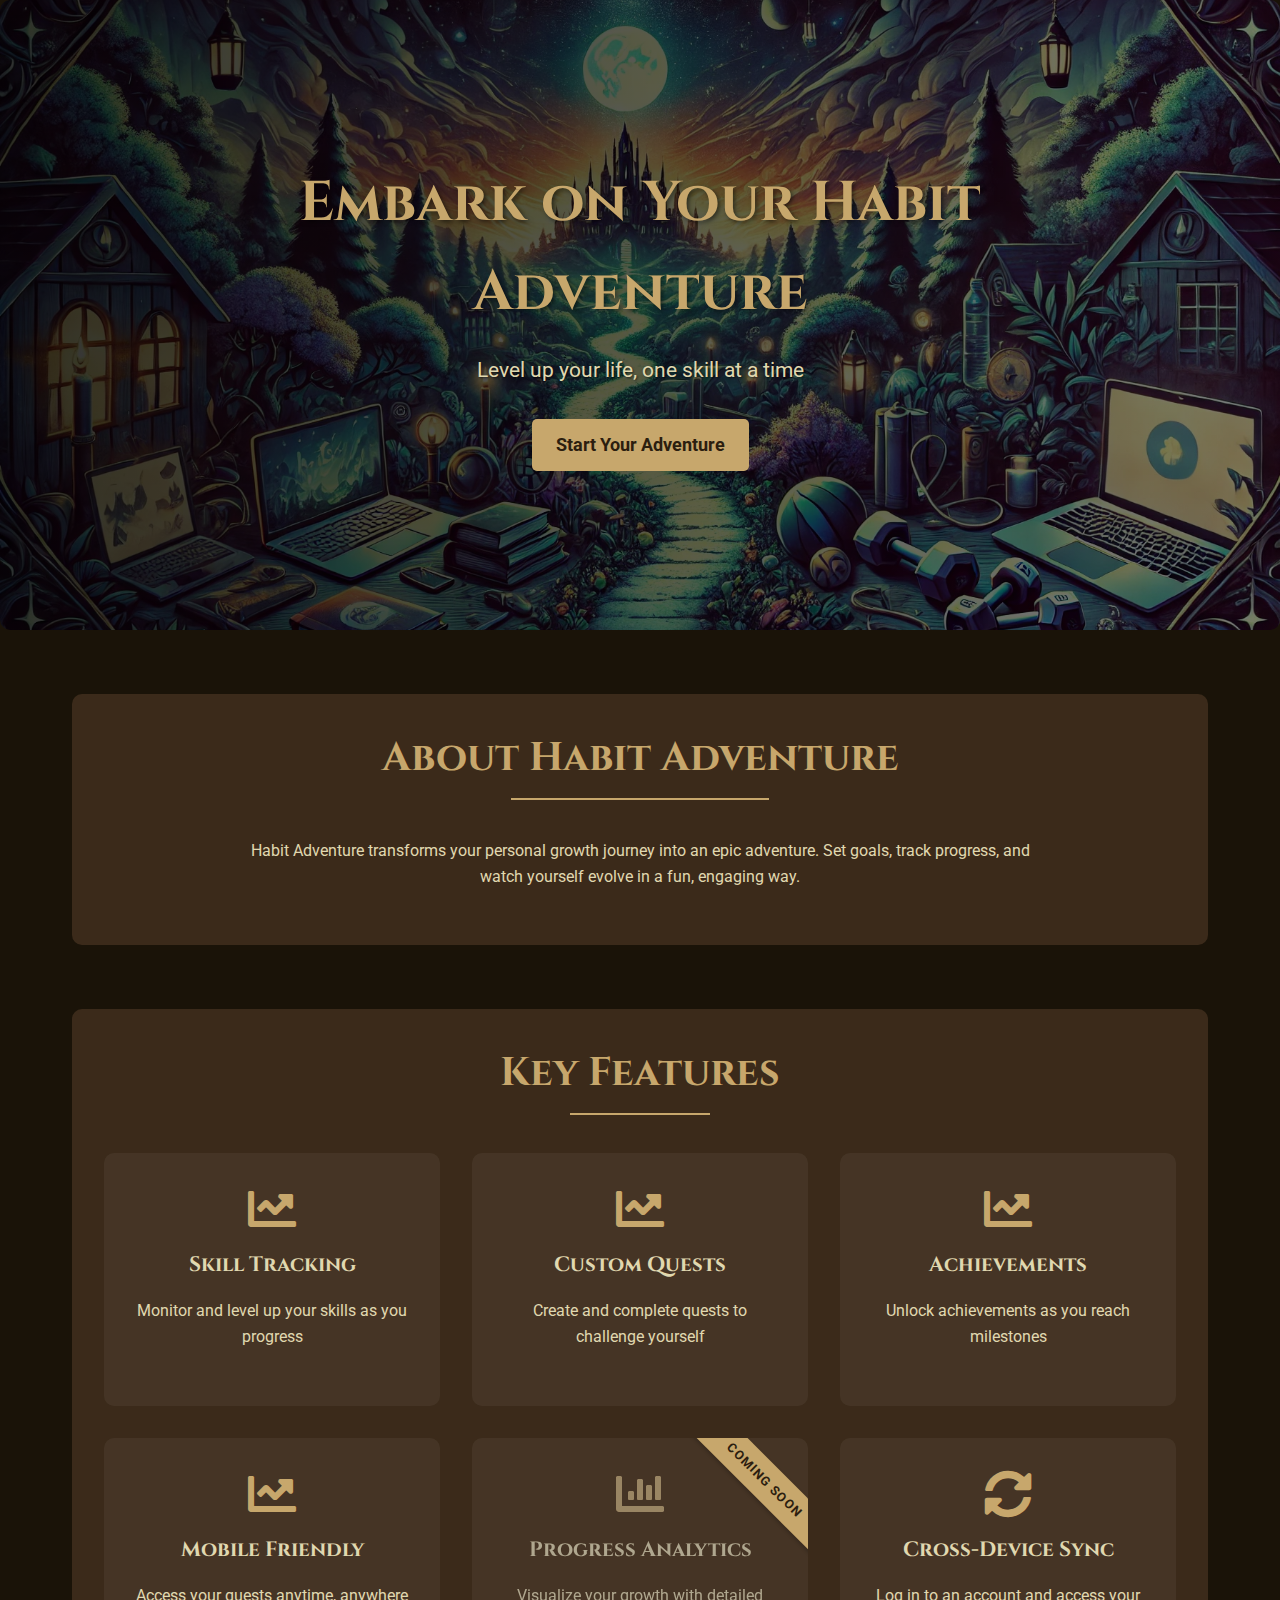
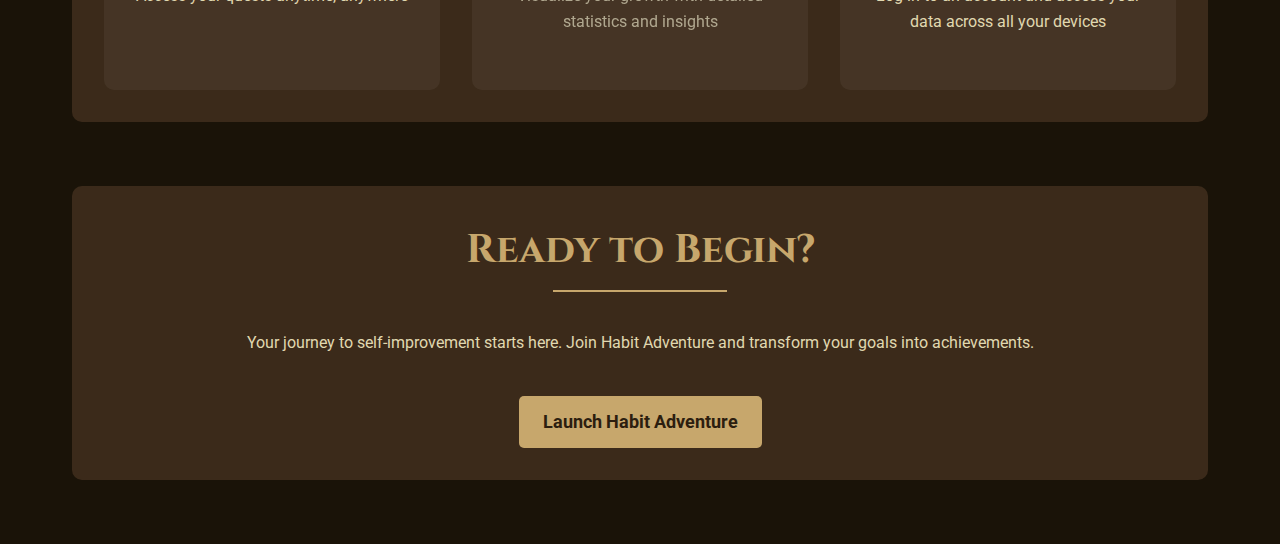
==== commit b0307786: "Version 0.5.8.2" ====
--- a/index.html
+++ b/index.html
@@ -68,13 +68,12 @@
                             </div>
                             <span class="coming-soon-tag">Coming Soon</span>
                         </div>
-                        <div class="feature-item coming-soon">
+                        <div class="feature-item">
                             <div class="feature-item-content">
                                 <i class="fas fa-sync-alt"></i>
                                 <h3>Cross-Device Sync</h3>
                                 <p>Log in to an account and access your data across all your devices</p>
                             </div>
-                            <span class="coming-soon-tag">Coming Soon</span>
                         </div>
                     </div>
                 </section>
